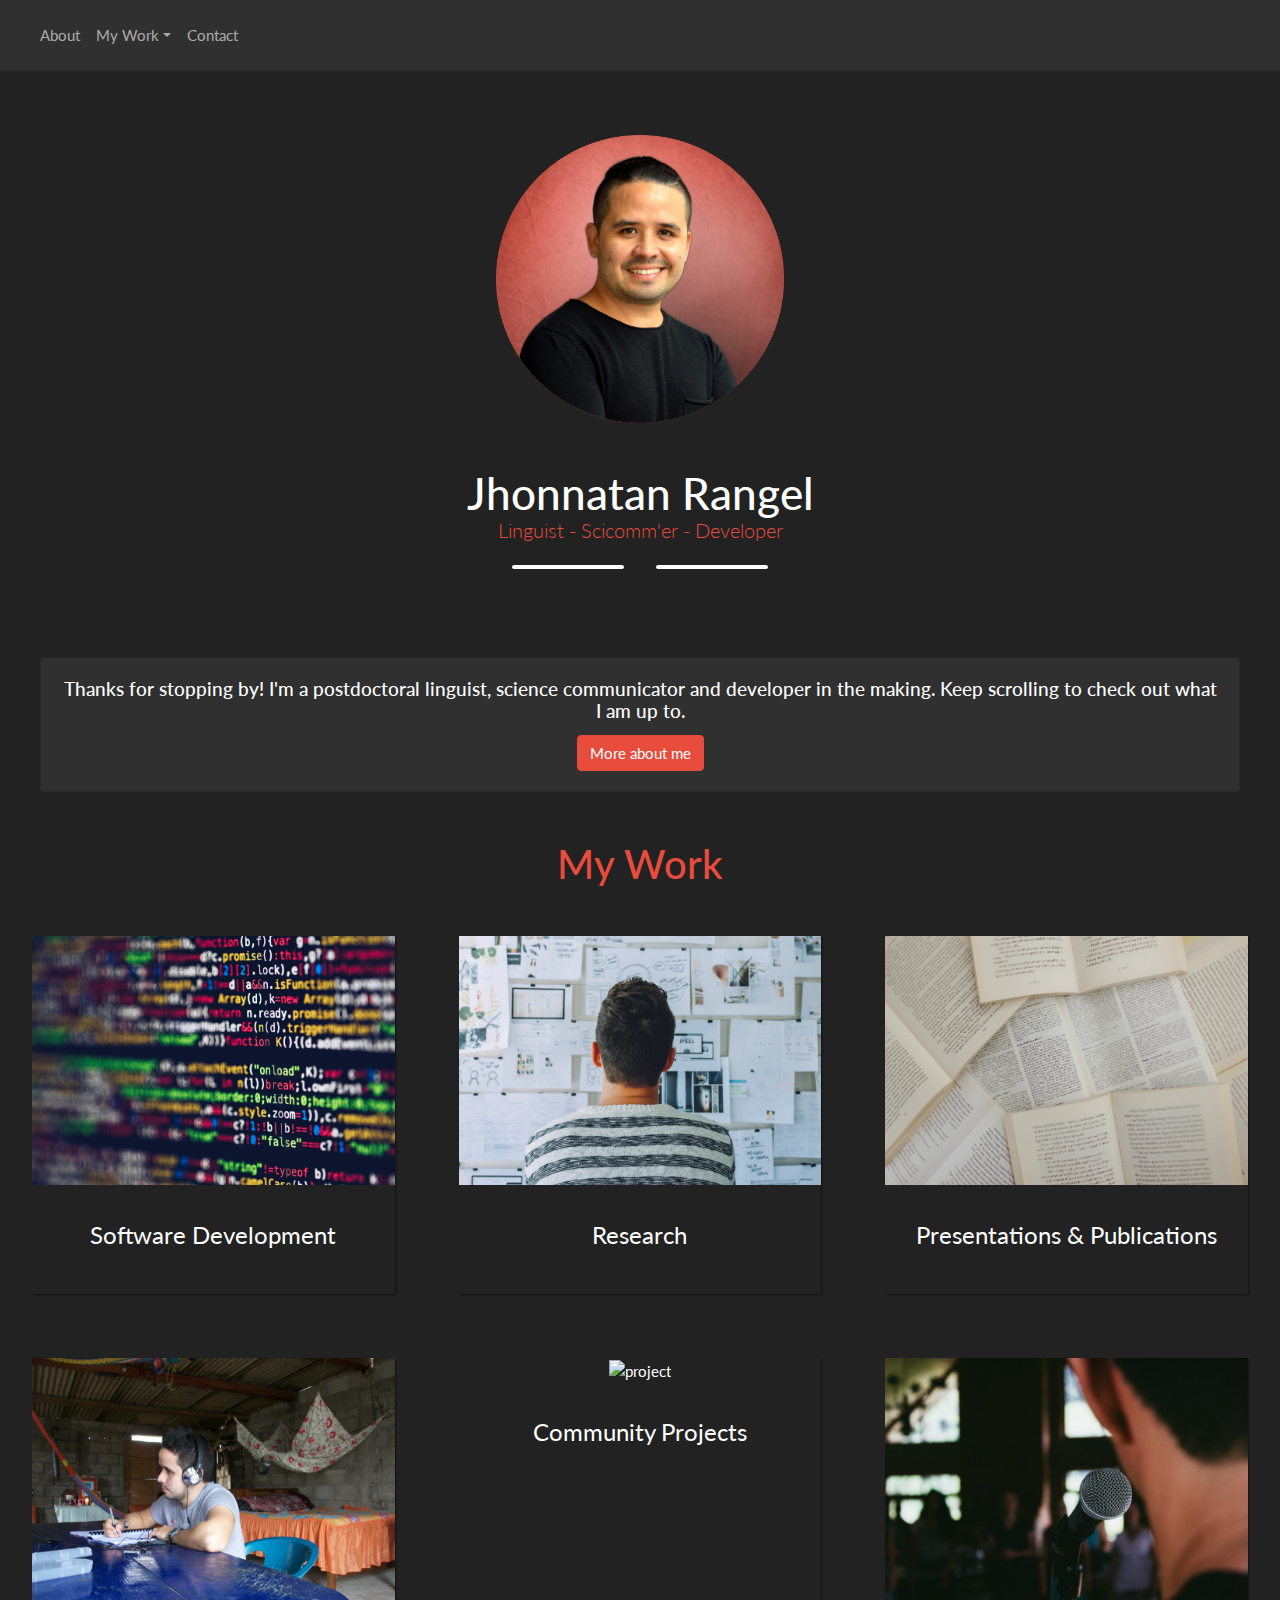
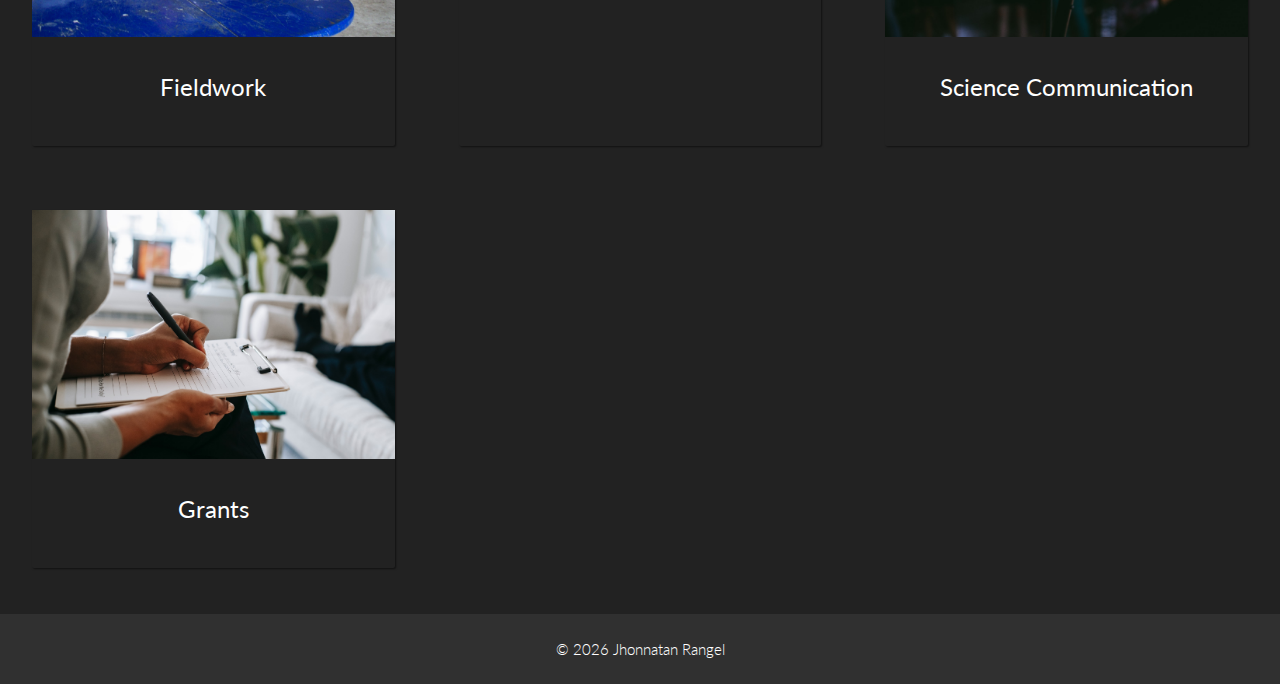
==== index.html @ 290e75c6 "remove search button" ====
<!DOCTYPE html>
<html lang="en">
<head>
	<meta charset="UTF-8">
	<meta name="viewport" content="width=device-width, initial-scale=1.0">
	<link rel="stylesheet" href="https://cdn.jsdelivr.net/npm/bootstrap@4.5.3/dist/css/bootstrap.min.css" integrity="sha384-TX8t27EcRE3e/ihU7zmQxVncDAy5uIKz4rEkgIXeMed4M0jlfIDPvg6uqKI2xXr2" crossorigin="anonymous">
	<link rel="stylesheet" href="bootstrap.css">
	<link rel="stylesheet" href="style.css">
	<script src="https://kit.fontawesome.com/07ff07af43.js" crossorigin="anonymous"></script>
	<link rel="icon" href="img/profile.png">
	<title>Jhonnatan Rangel</title>
</head>
<body>

<!-- START NAV -->
	<nav class="navbar navbar-expand-lg navbar-dark bg-dark">
		<a class="navbar-brand" href="index.html"><i class="fas fa-home"></i></a>
		<button class="navbar-toggler" type="button" data-toggle="collapse" data-target="#navbarColor02" aria-controls="navbarColor02" aria-expanded="false" aria-label="Toggle navigation">
			<span class="navbar-toggler-icon"></span>
		</button>
	
		<div class="collapse navbar-collapse" id="navbarColor02">
			<ul class="navbar-nav mr-auto">
					<a class="nav-link" href="about.html">About</a>
				<li class="nav-item dropdown">
					<a class="nav-link dropdown-toggle" data-toggle="dropdown" href="#" role="button" aria-haspopup="true" aria-expanded="false">My Work</a>
					<div class="dropdown-menu">
						<a class="dropdown-item" href="software.html">Software Development</a>
						<a class="dropdown-item" href="research.html">Research</a>
						<a class="dropdown-item" href="presentations.html">Presentations & Publications</a>
						<a class="dropdown-item" href="fieldwork.html">Fieldwork</a>
						<a class="dropdown-item" href="community.html">Community Projects</a>
						<a class="dropdown-item" href="communication.html">Science Communication</a>
						<a class="dropdown-item" href="grants.html">Grants</a>
				</li>
				<li class="nav-item">
					<a class="nav-link" href="contact.html">Contact</a>
				</li>
			</ul>
		</div>
	</nav>
<!-- END NAV -->

<!-- START HEADER SECTION -->

		<header class="masthead  text-white text-center">
			<div class="container d-flex align-items-center flex-column">
					<!-- Masthead Avatar Image-->
					<img class="masthead-avatar mb-5" src="img/profile.png" alt="profile" />
					<!-- Masthead Heading-->
					<h1 class="masthead-heading mb-0">Jhonnatan Rangel</h1>
					<!-- Icon Divider-->

					<!-- Masthead Subheading-->
					<p class="masthead-subheading font-weight-light mb-0 text-danger">Linguist - Scicomm'er - Developer</p>
					<div class="divider-custom divider-light">
						<div class="divider-custom-line"></div>
						<div class="divider-custom-icon"><i class="fas fa-star"></i></div>
						<div class="divider-custom-line"></div>
				</div>
			</div>
	</header>

<!-- END HEADER SECTION -->


<!-- START ABOUT SECTION-->

<div class="card  text-center mx-auto mb-5" style="max-width: 75rem">
  <div class="card-body">
    <h5 class="card-title">Thanks for stopping by! I'm a postdoctoral linguist, science communicator and developer in the making. Keep scrolling to check out what I am up to.</h5>
    <!--<p class="card-text">With supporting text below as a natural lead-in to additional content.</p>-->
    <a href="about.html" class="btn btn-danger">More about me</a>
  </div>
</div>

<!-- END ABOUT SECTION-->


<!-- START PROJECTS SECTION -->
<section id="projects" class="projects-section">
  <h2 class="projects-section-header text-danger">My Work</h2>
  <div class="projects-grid">
    
    <a href="software.html" class="project project-tile" id="section-text">
      <img class="project-image" src="img/software.jpg" alt="project" />
      <p class="project-title"> Software Development</p>
    </a>
    
		<a href="research.html" class="project project-tile" id="section-text">
			<img class="project-image" src="img/research.jpg" alt="project"/>
			<p class="project-title">Research</p>
		</a>
    
    
		<a href="presentations.html" class="project project-tile" id="section-text">
			<img class="project-image" src="img/publications.jpg" alt="project"/>
			<p class="project-title">Presentations & Publications</p>
		</a>
	
		<a href="fieldwork.html" class="project project-tile" id="section-text">
			<img class="project-image" src="img/fieldwork.jpg" alt="project"/>
			<p class="project-title">Fieldwork</p>
		</a>

		<a href="community.html" class="project project-tile" id="section-text">
			<img class="project-image" src="img/community.jpg" alt="project"/>
			<p class="project-title">Community Projects</p>
		</a>
    
		<a href="communication.html" class="project project-tile" id="section-text">
			<img class="project-image" src="img/outreach.jpg" alt="project"/>
			<p class="project-title">Science Communication</p>
		</a>
    
    
		<a href="grants.html" class="project project-tile" id="section-text">
			<img class="project-image" src="img/grants.jpg" alt="project"/>
			<p class="project-title">Grants</p>
		</a>
	</div>
</section>
    
<!-- END PROJECTS SECTION -->


<!-- START CONTACT SECTION -->

<section id="contact" class="contact-section">
  <div class="contact-links">
    <a id="profile-link" href="https://github.com/jhon-ran" target="_blank" class="btn contact-details"><i class="fab fa-github"></i></a>
    <a href="https://twitter.com/Jo_ran_" target="_blank" class="btn contact-details"><i class="fab fa-twitter"></i></a>
		<a href="https://www.linkedin.com/in/jhonnatan-rangel/" target="_blank" class="btn contact-details"><i class="fab fa-linkedin"></i></a>
		<a href="https://medium.com/@jorangel" target="_blank" class="btn contact-details"><i class="fab fa-medium-m"></i></a>
		<a href="https://wils.hypotheses.org/" target="_blank" class="btn contact-details"><i class="fas fa-blog"></i></a>
		<a href="https://hal.archives-ouvertes.fr/search/index/q/*/authIdHal_s/jhonnatan-rangel" target="_blank" class="btn contact-details"><i class="fas fa-book-open"></i></a>
		<a href="https://inalco.academia.edu/jhonnatanrangel" target="_blank" class="btn contact-details"><i class="fas fa-font"></i></a>
  </div>
</section>

<!-- END CONTACT SECTION -->
		

<!-- START FOOTER SECTION -->

<footer class="footer bottom">
  <p>
    &copy; <span id="copyright-year">2021</span> Jhonnatan Rangel 
  </p>
</footer>

<!-- END FOOTER SECTION -->
	
	<script src="https://code.jquery.com/jquery-3.5.1.slim.min.js" integrity="sha384-DfXdz2htPH0lsSSs5nCTpuj/zy4C+OGpamoFVy38MVBnE+IbbVYUew+OrCXaRkfj" crossorigin="anonymous"></script>
	<script src="https://cdn.jsdelivr.net/npm/popper.js@1.16.1/dist/umd/popper.min.js" integrity="sha384-9/reFTGAW83EW2RDu2S0VKaIzap3H66lZH81PoYlFhbGU+6BZp6G7niu735Sk7lN" crossorigin="anonymous"></script>
	<script src="https://cdn.jsdelivr.net/npm/bootstrap@4.5.3/dist/js/bootstrap.min.js" integrity="sha384-w1Q4orYjBQndcko6MimVbzY0tgp4pWB4lZ7lr30WKz0vr/aWKhXdBNmNb5D92v7s" crossorigin="anonymous"></script>
	<!-- Copyright year script -->
	<script> document.querySelector("#copyright-year").innerText=new Date().getFullYear();</script>
</body>
</html>
---- style.css ----
/********************************START GLOBAL DECLARATIONS********************************/

/*Gradient color red-black*/
  .transition {
    background-color: #272822;
    background-image: linear-gradient(326deg, #222 0%, #e74c3c 74%);
  }

  .main-color {
    color: #e74c3c;
  }

/*top down button*/
#myBtn {
  display: none;
  position: fixed;
  bottom: 30px;
  right: 30px;
  z-index: 99;
}


/********************************END GLOBAL DECLARATIONS********************************/

/********************************START INDEX********************************/
/*START HEADER*/
  .masthead {
    padding-top: 4rem;
    padding-bottom: 4rem;
  }
  .masthead .masthead-heading {
    font-size: 2.75rem;
    line-height: 2.75rem;
  }
  .masthead .masthead-subheading {
    font-size: 1.25rem;
  }
  .masthead .masthead-avatar {
    width: 18rem;
  }

  .divider-custom {
    margin: 1.25rem 0 1.5rem;
    width: 100%;
    display: flex;
    justify-content: center;
    align-items: center;
  }
  .divider-custom .divider-custom-line {
    width: 100%;
    max-width: 7rem;
    height: 0.25rem;
    background-color: #e74c3c;
    border-radius: 1rem;
    border-color: #2c3e50 !important;
  }
  .divider-custom .divider-custom-line:first-child {
    margin-right: 1rem;
  }
  .divider-custom .divider-custom-line:last-child {
    margin-left: 1rem;
  }
  .divider-custom .divider-custom-icon {
    color: #2c3e50 !important;
    font-size: 1rem;
  }
  .divider-custom.divider-light .divider-custom-line {
    background-color: #fff;
  }
  .divider-custom.divider-light .divider-custom-icon {
    color: #fff !important;
  }
  /*END HEADER*/


/*START SECTIONS*/
  .projects-section {
    text-align: center;
    padding: 0rem 2rem;
  }

  #projects {
    padding-top: 0;
  }
  
  .projects-section-header {
    max-width: 640px;
    margin: 0 auto 3rem auto;
  }

/* "Automagic" image grid using no media queries */
.projects-grid {
  display: grid;
  grid-template-columns: repeat(auto-fit, minmax(320px, 1fr));
  grid-gap: 4rem;
  width: 100%;
  max-width: 1280px;
  margin: 0 auto;
  
}

@media (max-width: 30.625em) {
  .projects-section {
    padding: 1rem 1rem;
  }

 

  .projects-grid {
    grid-template-columns: 1fr;
  }
}

.project {
  background: var(--main-gray);
  box-shadow: 1px 1px 2px rgba(0, 0, 0, 0.5);
  border-radius: 2px;
}


.project:hover {
  color: #e74c3c;
}

#section-text {
  font-weight: 400;
  color: white;
  text-decoration: none;
}

#section-text:hover {
  color: #e74c3c;
}


.project-image {
  height: calc(100% - 6.8rem);
  width: 100%;
  object-fit: cover;
}

.project-title {
  font-size: 1.5rem;
  padding: 2rem 0.5rem;
}
/*END SECTIONS*/


/*START FOOTER*/
  footer {
    font-weight: 300;
    display: flex;
    justify-content: space-evenly;
    padding: 0.5rem;
    background:#303030;

  }

  footer > p {
    margin: 1rem;
  }

/*END FOOTER*/

/**********************************END INDEX***********************************/



/**********************************START ABOUT***********************************/

#about-photo {
  height: 18rem;
  margin: 0 auto 3rem auto;
}

/**********************************END ABOUT***********************************/



/**********************************START SOFTWARE***********************************/

  /*STARTS PORTFOLIO ITEMS*/

  .page-section {
    padding: 6rem 0;
  }
  .page-section .page-section-heading {
    font-size: 2.25rem;
    line-height: 2rem;
  }
  @media (min-width: 992px) {
    .page-section .page-section-heading {
      font-size: 3rem;
      line-height: 2.5rem;
    }
  }

  .portfolio .portfolio-item {
    cursor: pointer;
    position: relative;
    display: block;
    max-width: 25rem;
    border-radius: 0.5rem;
    overflow: hidden;
  }
  .portfolio .portfolio-item .portfolio-item-caption {
    position: absolute;
    top: 0;
    left: 0;
    transition: all 0.2s ease-in-out;
    opacity: 0;
    background-color: #e74c3c;
  }
  .portfolio .portfolio-item .portfolio-item-caption:hover {
    opacity: 1;
  }
  .portfolio .portfolio-item .portfolio-item-caption .portfolio-item-caption-content {
    font-size: 1.5rem;
  }
  
  .portfolio-modal .portfolio-modal-title {
    font-size: 2.25rem;
    line-height: 2rem;
  }

  @media (min-width: 992px) {
    .portfolio-modal .portfolio-modal-title {
      font-size: 3rem;
      line-height: 2.5rem;
    }
  }
  .portfolio-modal .close {
    position: absolute;
    z-index: 1;
    right: 1.5rem;
    top: 1rem;
    font-size: 3rem;
    line-height: 3rem;
    color: #e74c3c;
    opacity: 1;
  }

/*END PORTFOLIO ITEMS*/

/**********************************END SOFTWARE***********************************/

/* Contact section */

.contact-section {
  display: flex;
  flex-direction: column;
  justify-content: center;
  align-items: center;
  text-align: center;
  width: 100%;
  /*height: 30vh;*/
  padding: 0 2rem;
  margin-top: 0;
  }

.contact-section-header > h2 {
  font-size: 3rem;
}

@media (max-width: 28.75em) {
  .contact-section-header > h2 {
    font-size: 4rem;
  }
}

.contact-section-header > p {
  font-style: italic;
}

.contact-links {
  display: flex;
  justify-content: center;
  width: 100%;
  max-width: 980px;
  margin-top: 2rem;
  flex-wrap: wrap;
}

.contact-details {
  font-size: 2.4rem;
  text-shadow: 2px 2px 1px #1f1f1f;
  transition: transform 0.3s ease-out;
}

.contact-details:hover {
  transform: translateY(8px);
  color: #e74c3c;
}

/**********************************START PRESENTATIONS & PUBLICATIONS***********************************/

.reference-indent {
  text-indent: -2em;
  font-size: 1.1rem;
}


#search-button {
  width: 357px;
  margin: auto;
  padding-top: 20px;
}

/**********************************START PRESENTATIONS & PUBLICATIONS***********************************/


/**********************************START RESEARCH***********************************/
.research-text {
  font-size: 1.1rem;
}

/**********************************END RESEARCH***********************************/


/**********************************START COMMUINITY PROJECT***********************************/
.community-photo {
  height: auto;
  max-width: 600px;
  width: 85%;
  margin: 0 auto 3rem auto;
}

/**********************************END COMMUINITY PROJECT***********************************/
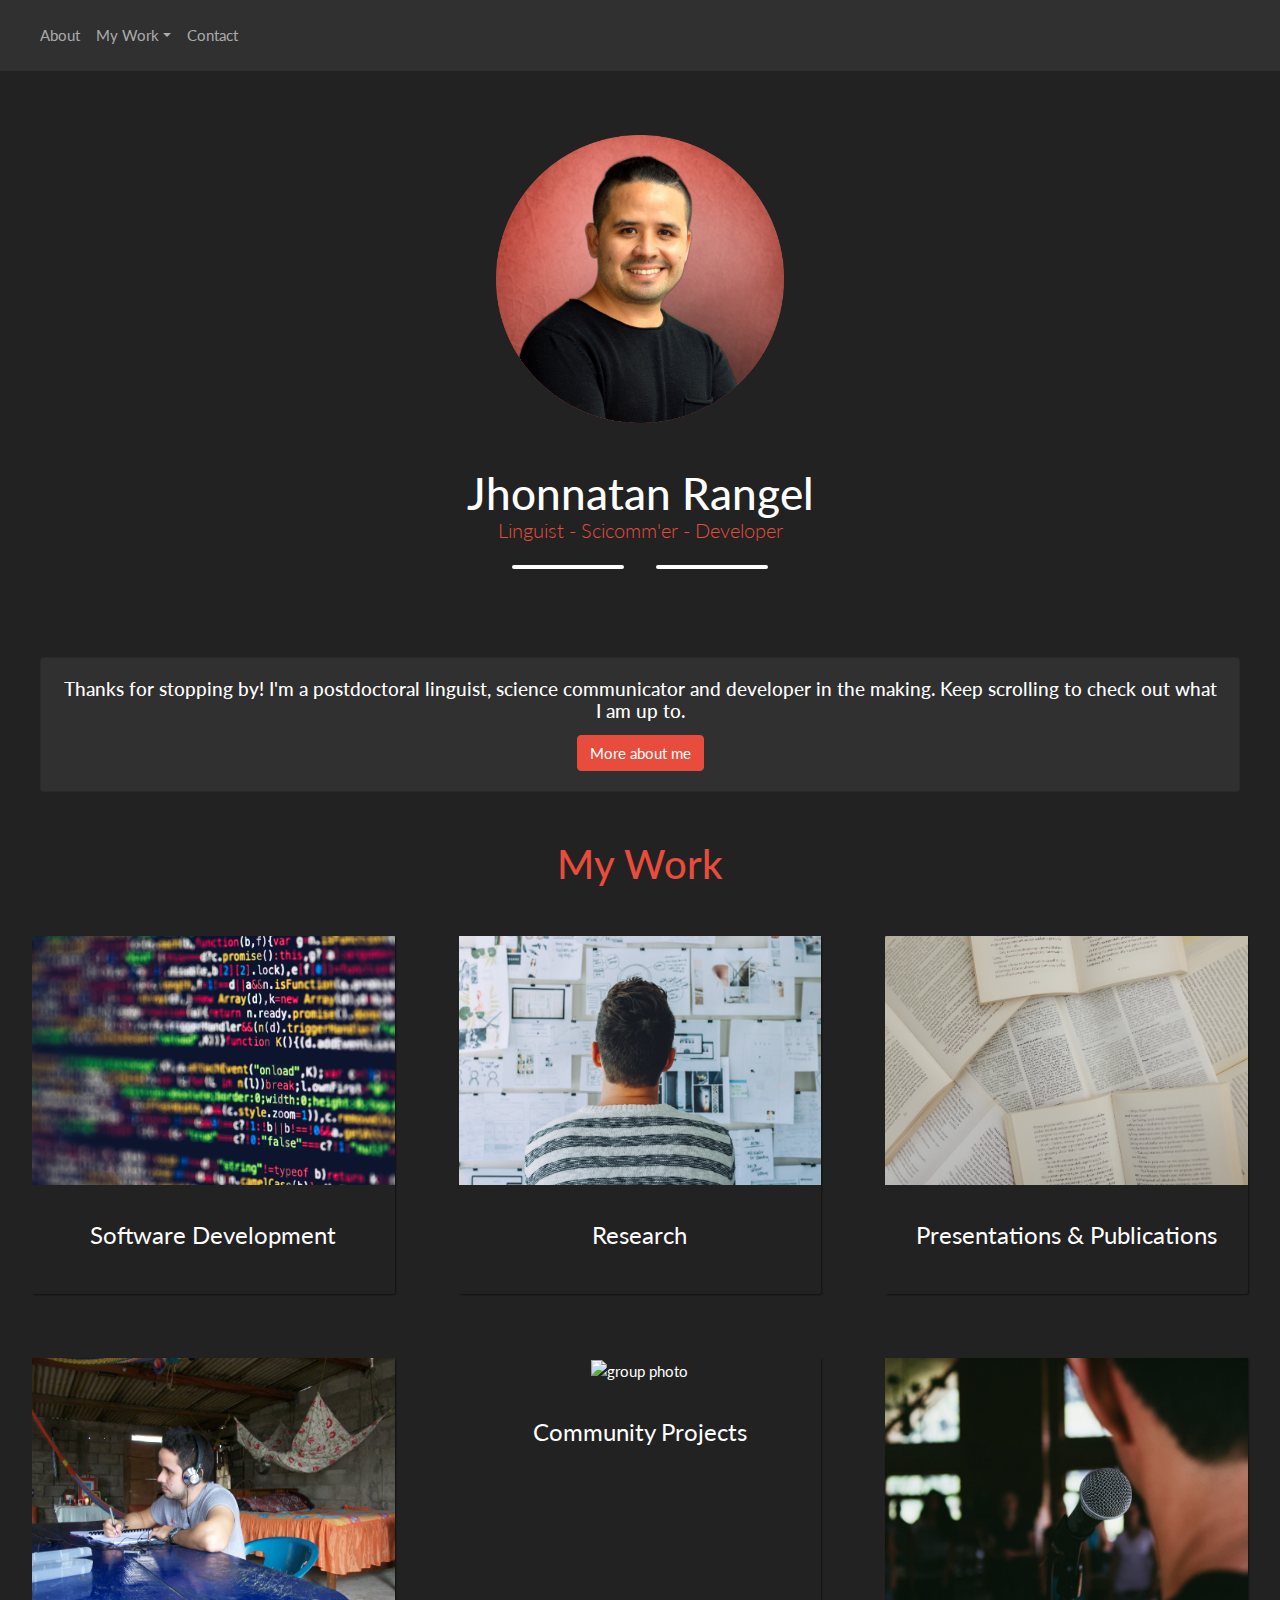
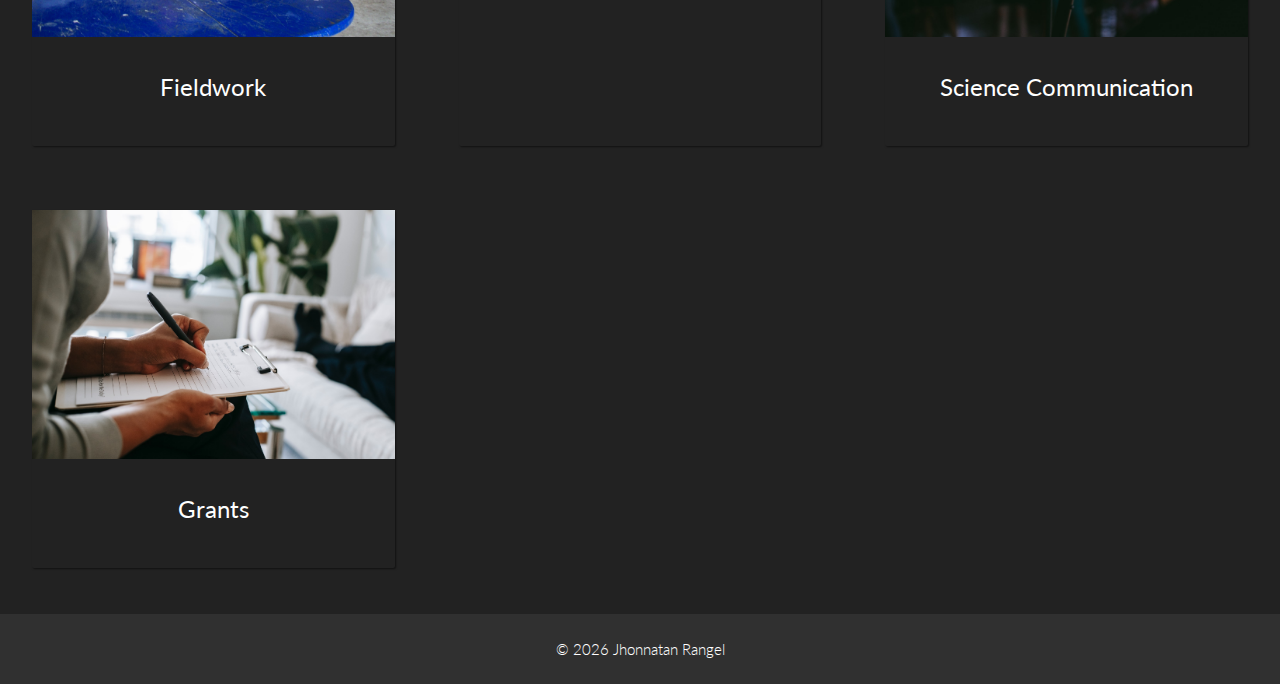
==== commit 15e0a53b: "add alts to photos" ====
--- a/index.html
+++ b/index.html
@@ -83,39 +83,39 @@
   <div class="projects-grid">
     
     <a href="software.html" class="project project-tile" id="section-text">
-      <img class="project-image" src="img/software.jpg" alt="project" />
+      <img class="project-image" src="img/software.jpg" alt="code" />
       <p class="project-title"> Software Development</p>
     </a>
     
 		<a href="research.html" class="project project-tile" id="section-text">
-			<img class="project-image" src="img/research.jpg" alt="project"/>
+			<img class="project-image" src="img/research.jpg" alt="whiteboard"/>
 			<p class="project-title">Research</p>
 		</a>
     
     
 		<a href="presentations.html" class="project project-tile" id="section-text">
-			<img class="project-image" src="img/publications.jpg" alt="project"/>
+			<img class="project-image" src="img/publications.jpg" alt="books"/>
 			<p class="project-title">Presentations & Publications</p>
 		</a>
 	
 		<a href="fieldwork.html" class="project project-tile" id="section-text">
-			<img class="project-image" src="img/fieldwork.jpg" alt="project"/>
+			<img class="project-image" src="img/fieldwork.jpg" alt="recording session"/>
 			<p class="project-title">Fieldwork</p>
 		</a>
 
 		<a href="community.html" class="project project-tile" id="section-text">
-			<img class="project-image" src="img/community.jpg" alt="project"/>
+			<img class="project-image" src="img/community.jpg" alt="group photo"/>
 			<p class="project-title">Community Projects</p>
 		</a>
     
 		<a href="communication.html" class="project project-tile" id="section-text">
-			<img class="project-image" src="img/outreach.jpg" alt="project"/>
+			<img class="project-image" src="img/outreach.jpg" alt="speaking at microphone"/>
 			<p class="project-title">Science Communication</p>
 		</a>
     
     
 		<a href="grants.html" class="project project-tile" id="section-text">
-			<img class="project-image" src="img/grants.jpg" alt="project"/>
+			<img class="project-image" src="img/grants.jpg" alt="filling out a form"/>
 			<p class="project-title">Grants</p>
 		</a>
 	</div>
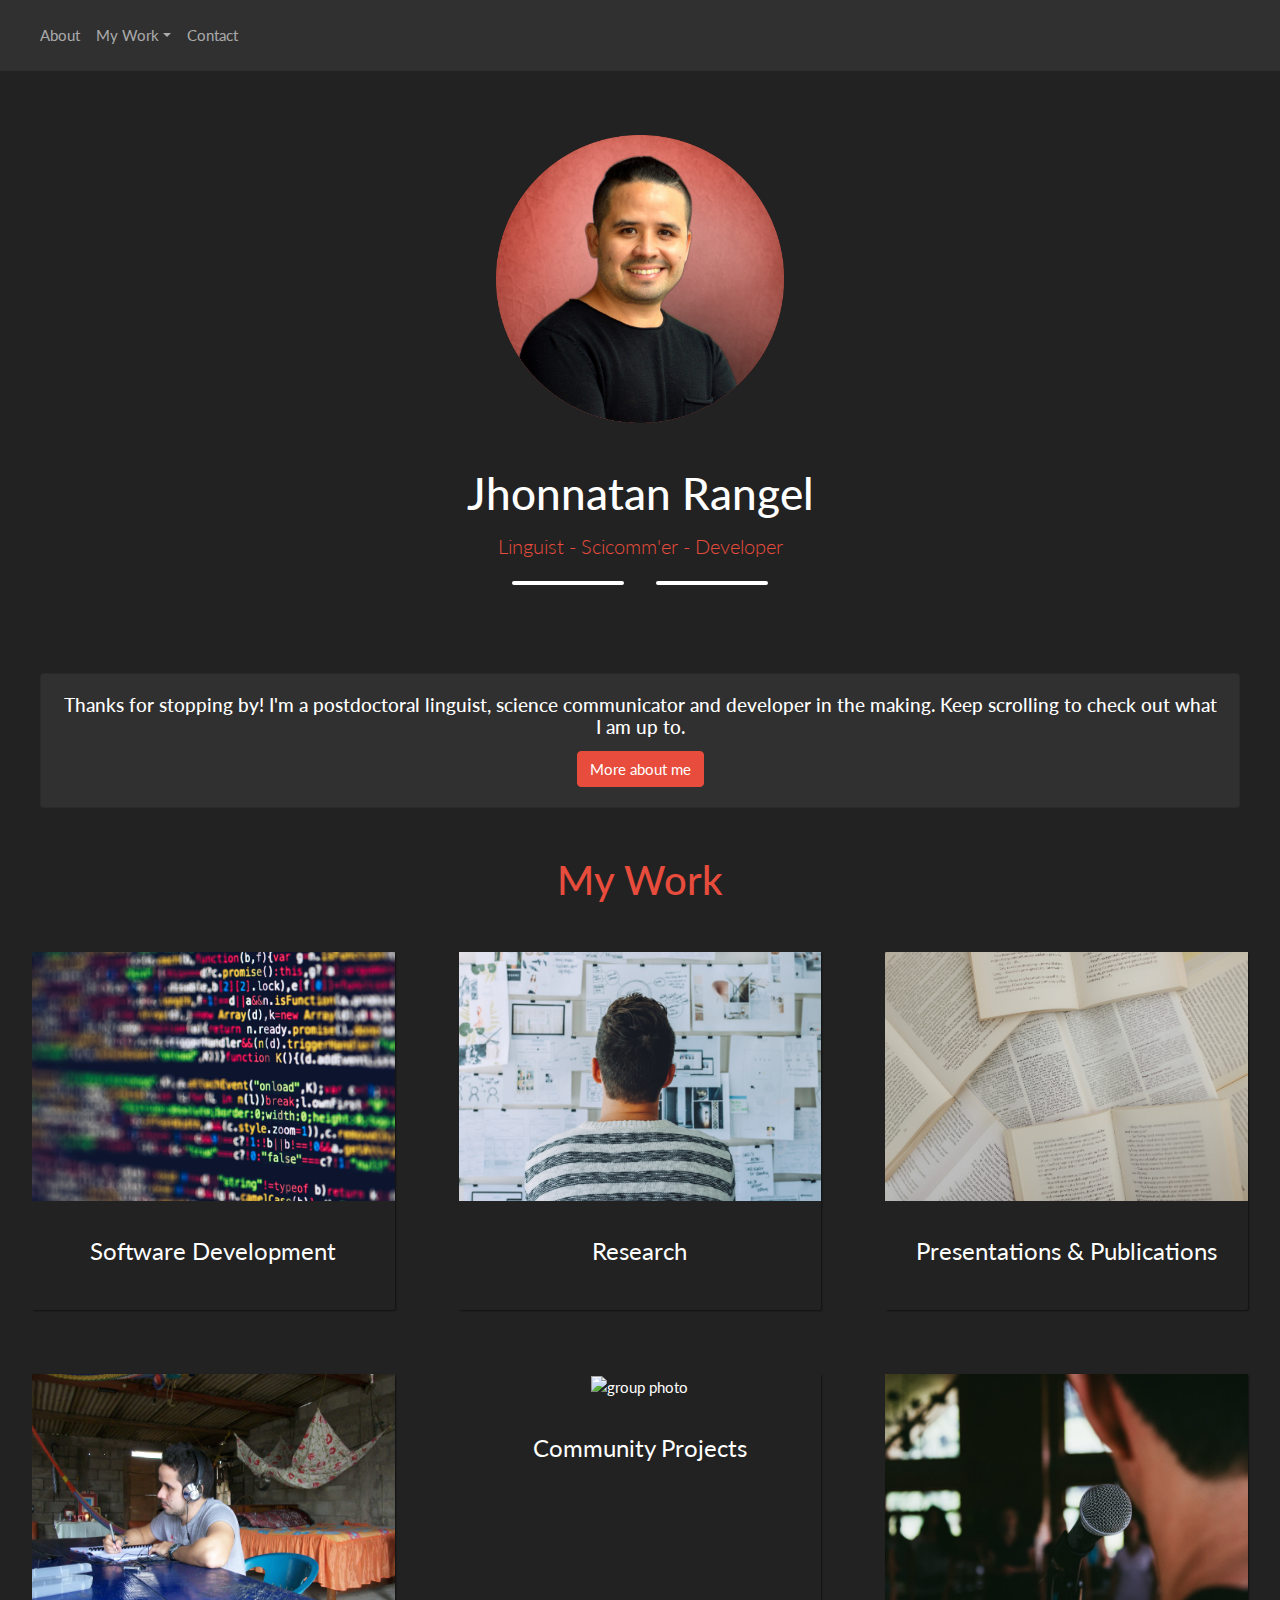
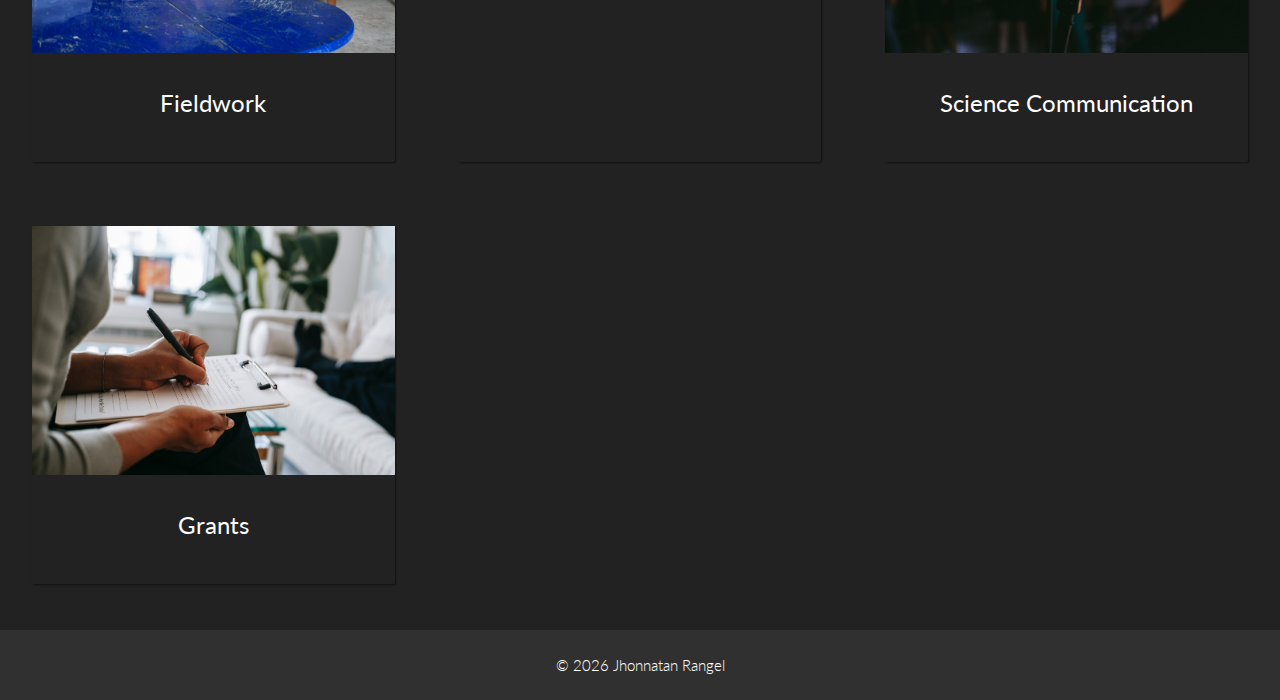
==== commit 9ca5566e: "change mt title in index" ====
--- a/index.html
+++ b/index.html
@@ -52,7 +52,7 @@
 					<!-- Icon Divider-->
 
 					<!-- Masthead Subheading-->
-					<p class="masthead-subheading font-weight-light mb-0 text-danger">Linguist - Scicomm'er - Developer</p>
+					<p class="masthead-subheading mt-3 font-weight-light mb-0 text-danger">Linguist - Scicomm'er - Developer</p>
 					<div class="divider-custom divider-light">
 						<div class="divider-custom-line"></div>
 						<div class="divider-custom-icon"><i class="fas fa-star"></i></div>
--- a/style.css
+++ b/style.css
@@ -21,6 +21,10 @@
   z-index: 99;
 }
 
+/*To avoid single words to break*/
+.text-nowrap {
+  white-space: nowrap;
+}
 
 /********************************END GLOBAL DECLARATIONS********************************/
 
@@ -327,4 +331,12 @@
   margin: 0 auto 3rem auto;
 }
 
-/**********************************END COMMUINITY PROJECT***********************************/+/**********************************END COMMUINITY PROJECT***********************************/
+
+
+/**********************************START CONTACT***********************************/
+.contact {
+  background-color: #222;
+}
+
+/**********************************END CONTACT***********************************/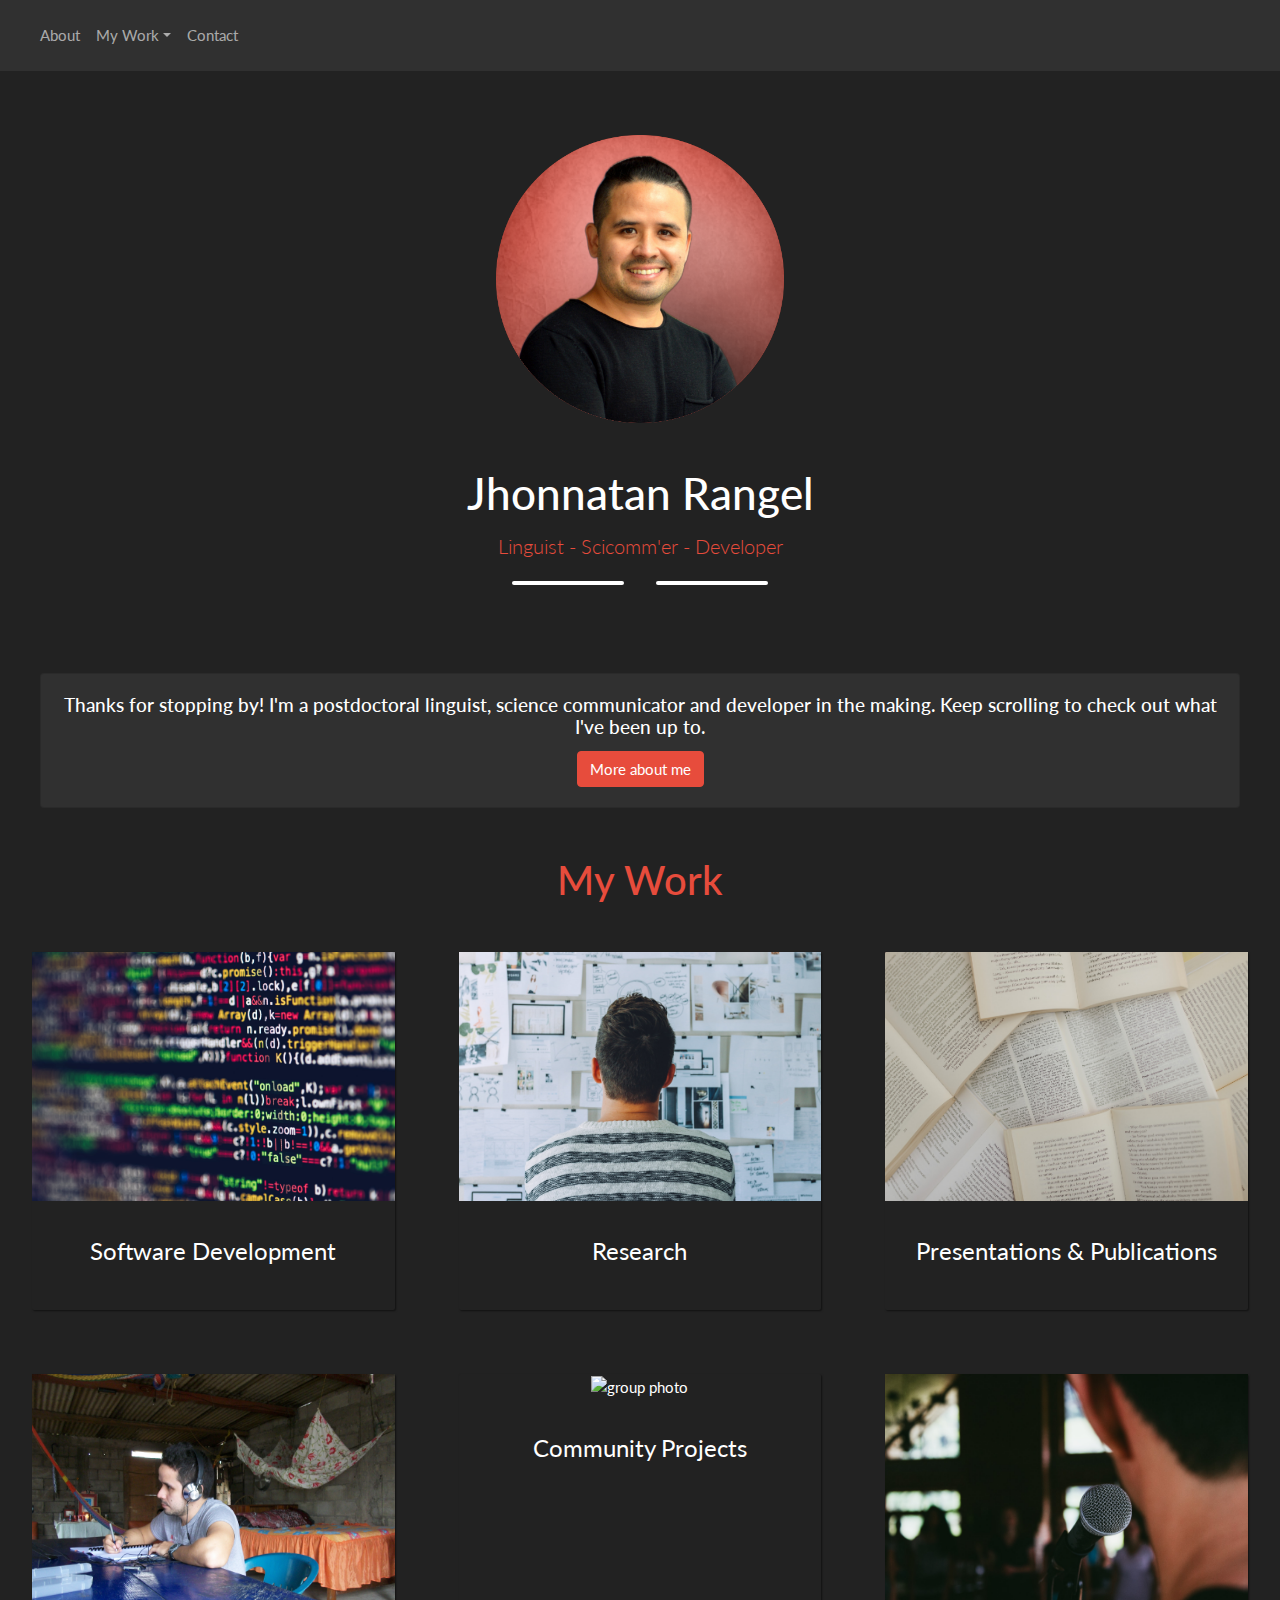
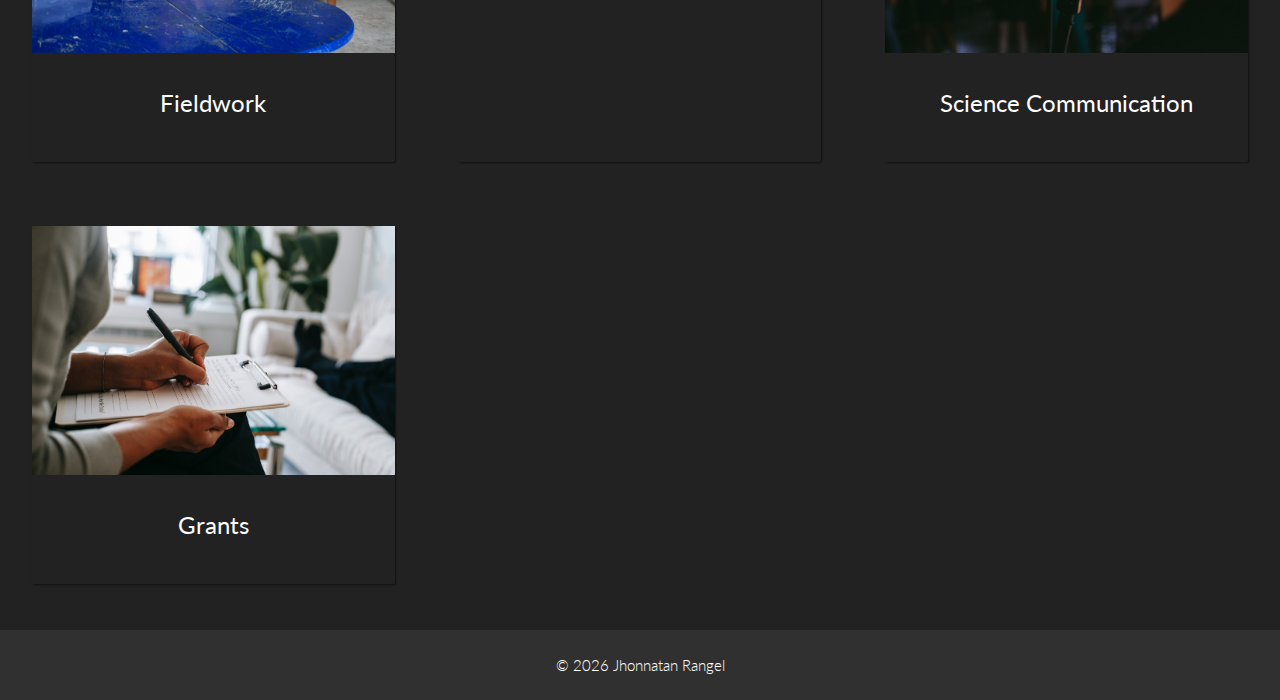
==== commit 9d9547b7: "add media query for titles research" ====
--- a/index.html
+++ b/index.html
@@ -68,7 +68,7 @@
 
 <div class="card  text-center mx-auto mb-5" style="max-width: 75rem">
   <div class="card-body">
-    <h5 class="card-title">Thanks for stopping by! I'm a postdoctoral linguist, science communicator and developer in the making. Keep scrolling to check out what I am up to.</h5>
+    <h5 class="card-title">Thanks for stopping by! I'm a postdoctoral linguist, science communicator and developer in the making. Keep scrolling to check out what I've been up to.</h5>
     <!--<p class="card-text">With supporting text below as a natural lead-in to additional content.</p>-->
     <a href="about.html" class="btn btn-danger">More about me</a>
   </div>
--- a/style.css
+++ b/style.css
@@ -320,6 +320,11 @@
   font-size: 1.1rem;
 }
 
+@media  only screen and (max-width: 600px){
+  .responsive-title h2 {
+    font-size: 2rem;
+  }
+}
 /**********************************END RESEARCH***********************************/
 
 
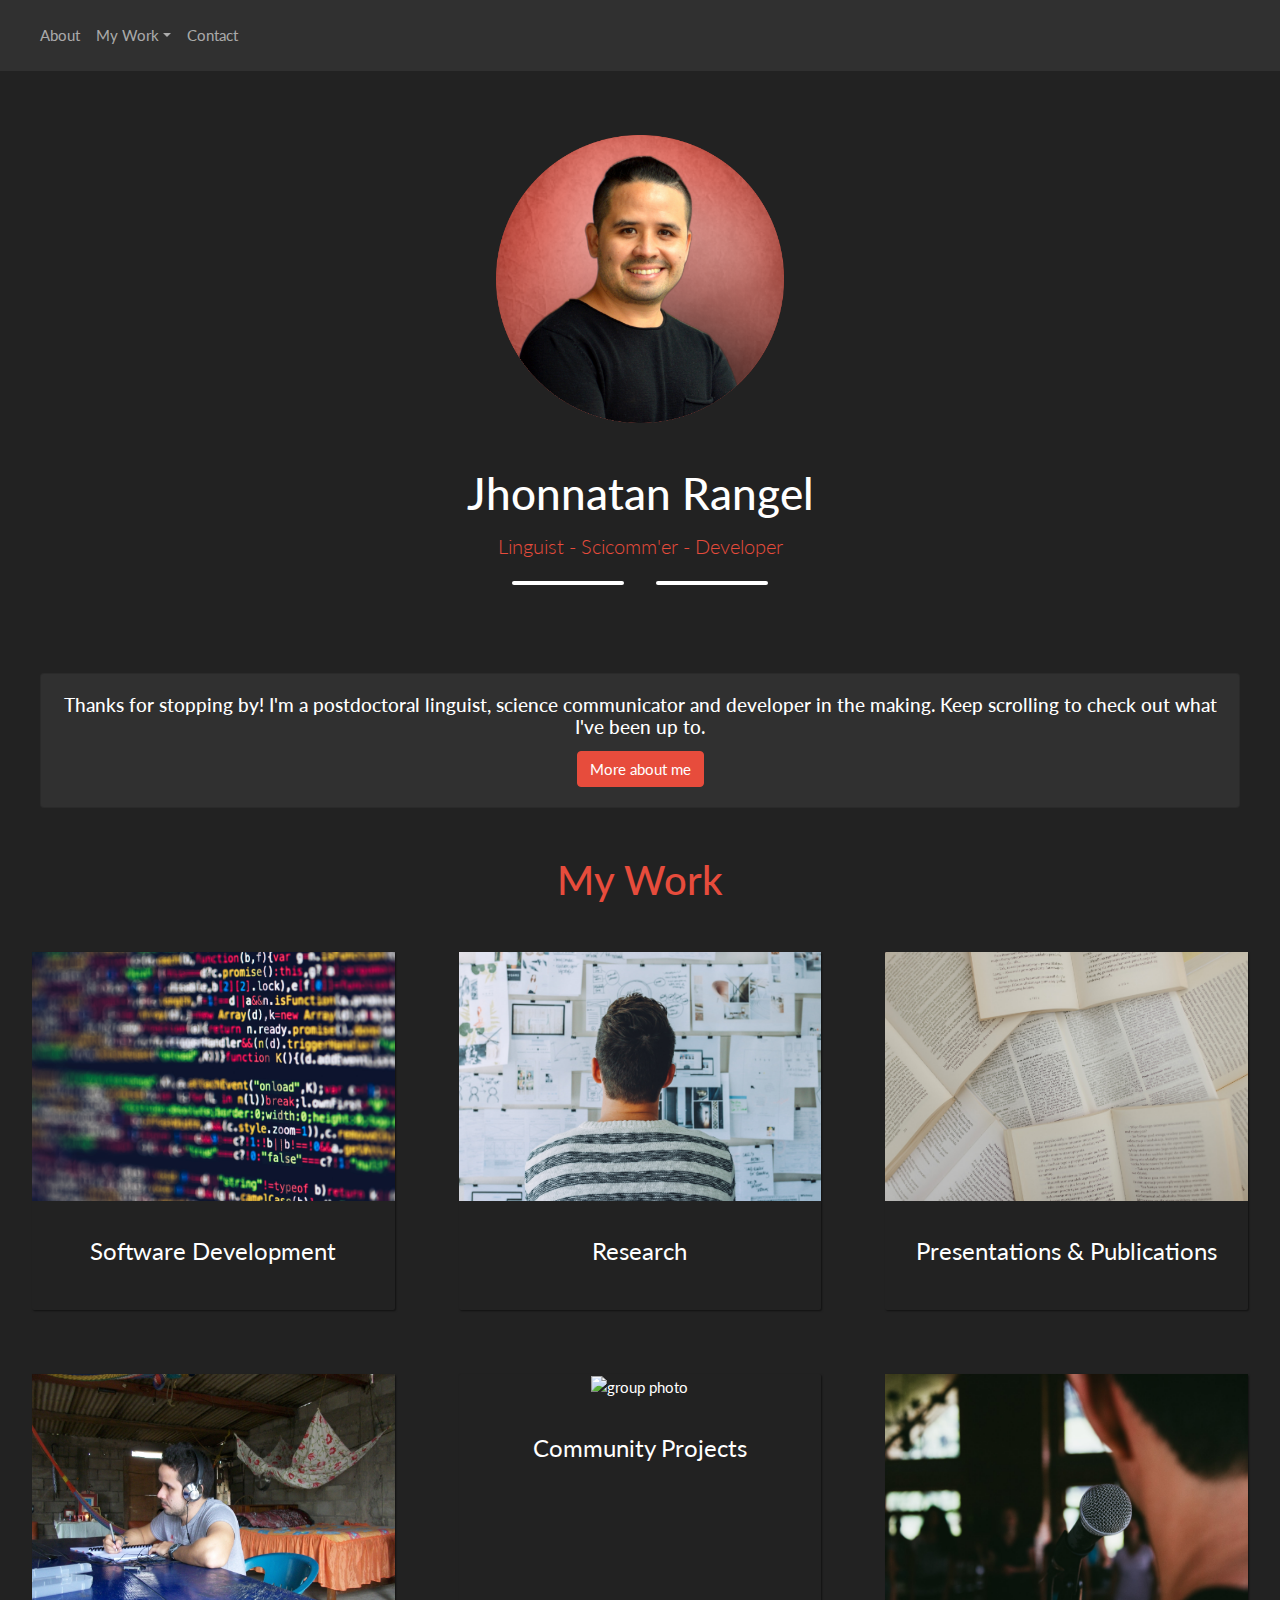
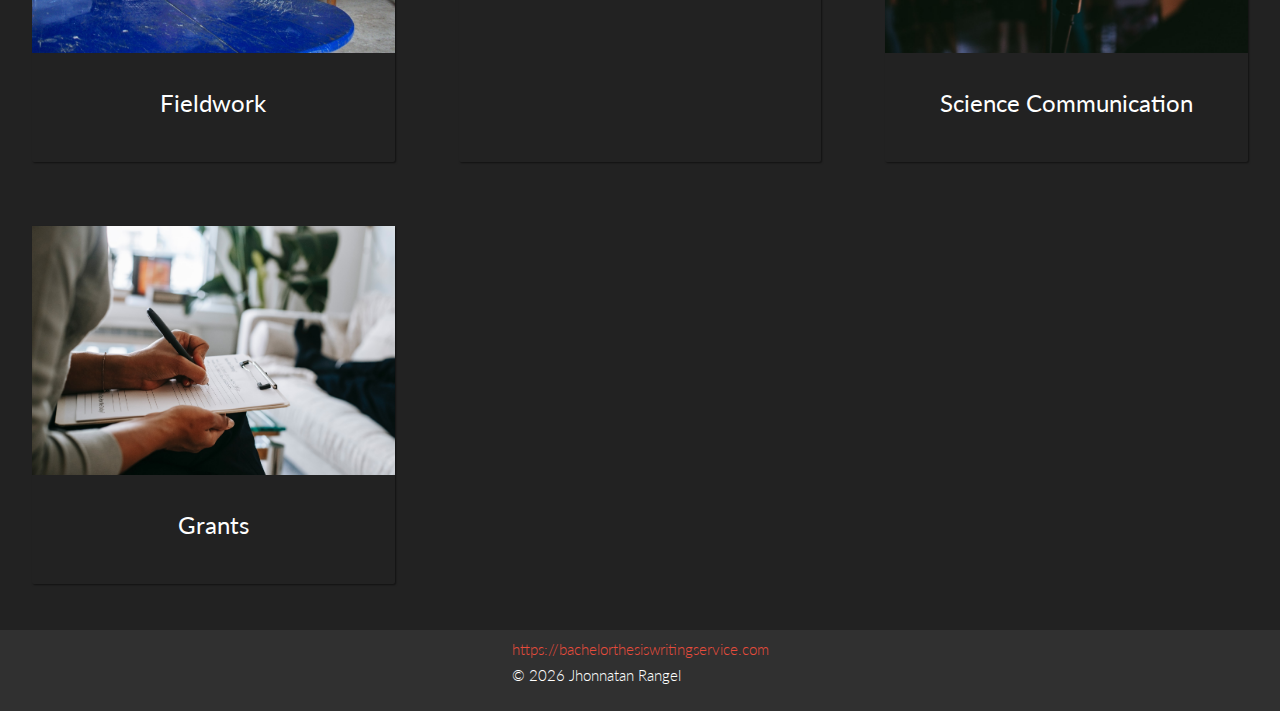
==== commit 61df8295: "add visitor counter" ====
--- a/index.html
+++ b/index.html
@@ -124,6 +124,8 @@
 <!-- END PROJECTS SECTION -->
 
 
+
+
 <!-- START CONTACT SECTION -->
 
 <section id="contact" class="contact-section">
@@ -144,9 +146,15 @@
 <!-- START FOOTER SECTION -->
 
 <footer class="footer bottom">
-  <p>
-    &copy; <span id="copyright-year">2021</span> Jhonnatan Rangel 
-  </p>
+  <div class="d-flex flex-column justify-content-center">
+    <div class="mx-auto mb-1">
+      <a href='https://bachelorthesiswritingservice.com/'>https://bachelorthesiswritingservice.com</a> <script type='text/javascript' src='https://www.freevisitorcounters.com/auth.php?id=8451b0168e94ad00097a3c8272ed40b6f1f3193d'></script>
+      <script type="text/javascript" src="https://www.freevisitorcounters.com/en/home/counter/782469/t/2"></script>
+    </div>
+    <p>
+      &copy; <span id="copyright-year">2021</span> Jhonnatan Rangel 
+    </p>
+</div>
 </footer>
 
 <!-- END FOOTER SECTION -->
--- a/style.css
+++ b/style.css
@@ -340,8 +340,13 @@
 
 
 /**********************************START CONTACT***********************************/
-.contact {
+#contact-form {
   background-color: #222;
 }
 
+@media only screen and (max-width: 600px){
+  .typeform-widget {
+    height: 300px;
+  }
+}
 /**********************************END CONTACT***********************************/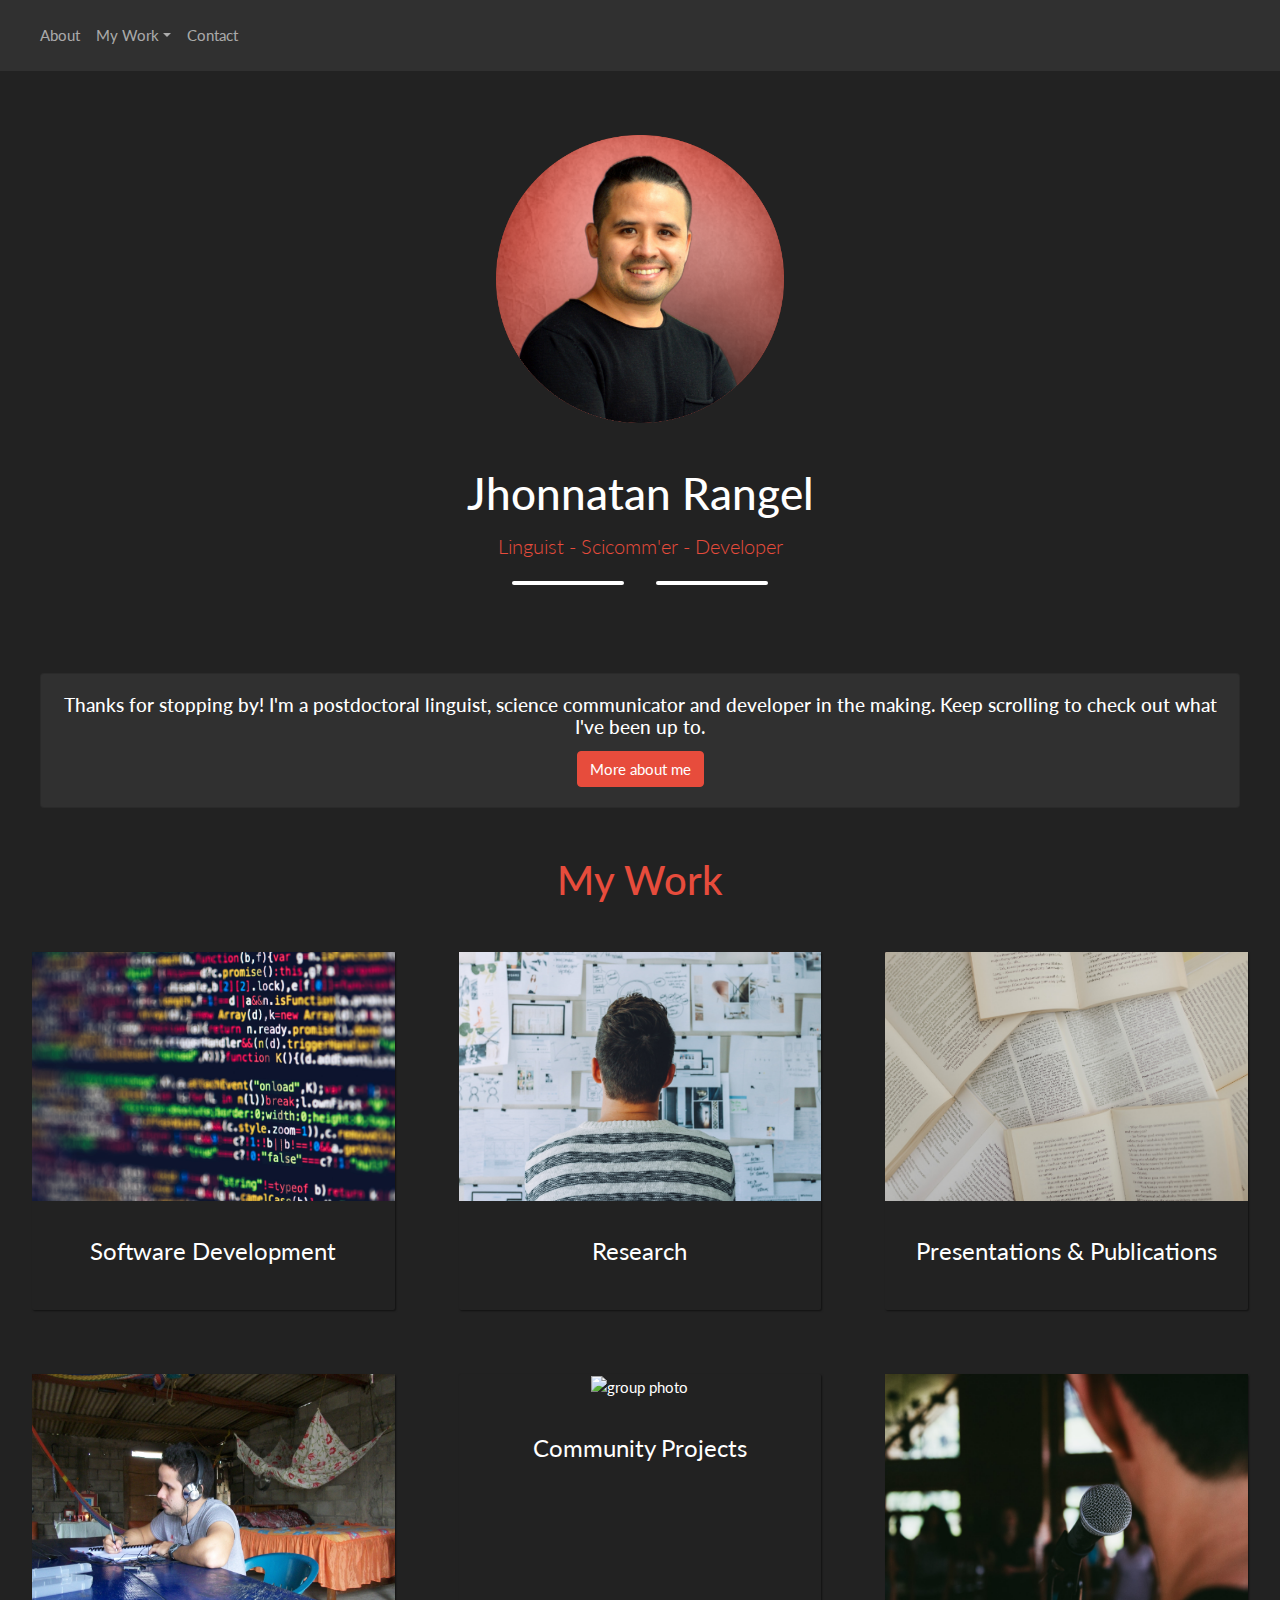
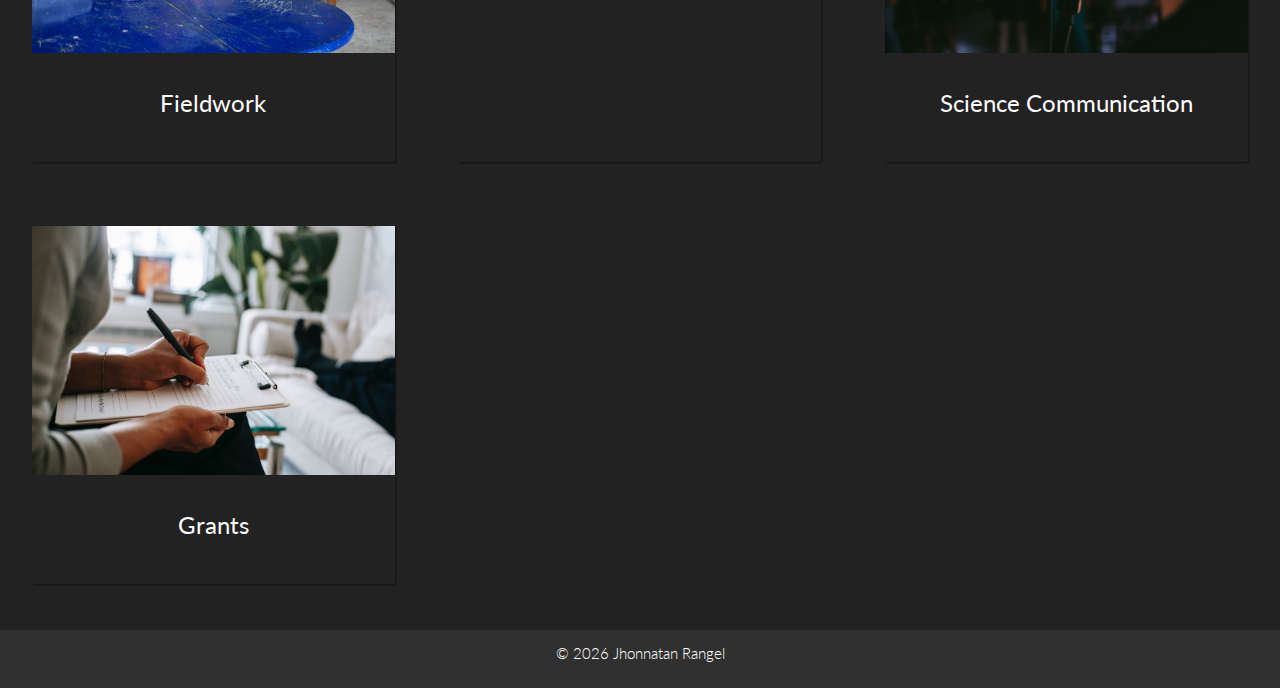
==== commit 281bc358: "remove buggy link from counter" ====
--- a/index.html
+++ b/index.html
@@ -148,7 +148,7 @@
 <footer class="footer bottom">
   <div class="d-flex flex-column justify-content-center">
     <div class="mx-auto mb-1">
-      <a href='https://bachelorthesiswritingservice.com/'>https://bachelorthesiswritingservice.com</a> <script type='text/javascript' src='https://www.freevisitorcounters.com/auth.php?id=8451b0168e94ad00097a3c8272ed40b6f1f3193d'></script>
+      <!--<a href='https://bachelorthesiswritingservice.com/'>https://bachelorthesiswritingservice.com</a> <script type='text/javascript' src='https://www.freevisitorcounters.com/auth.php?id=8451b0168e94ad00097a3c8272ed40b6f1f3193d'></script>-->
       <script type="text/javascript" src="https://www.freevisitorcounters.com/en/home/counter/782469/t/2"></script>
     </div>
     <p>
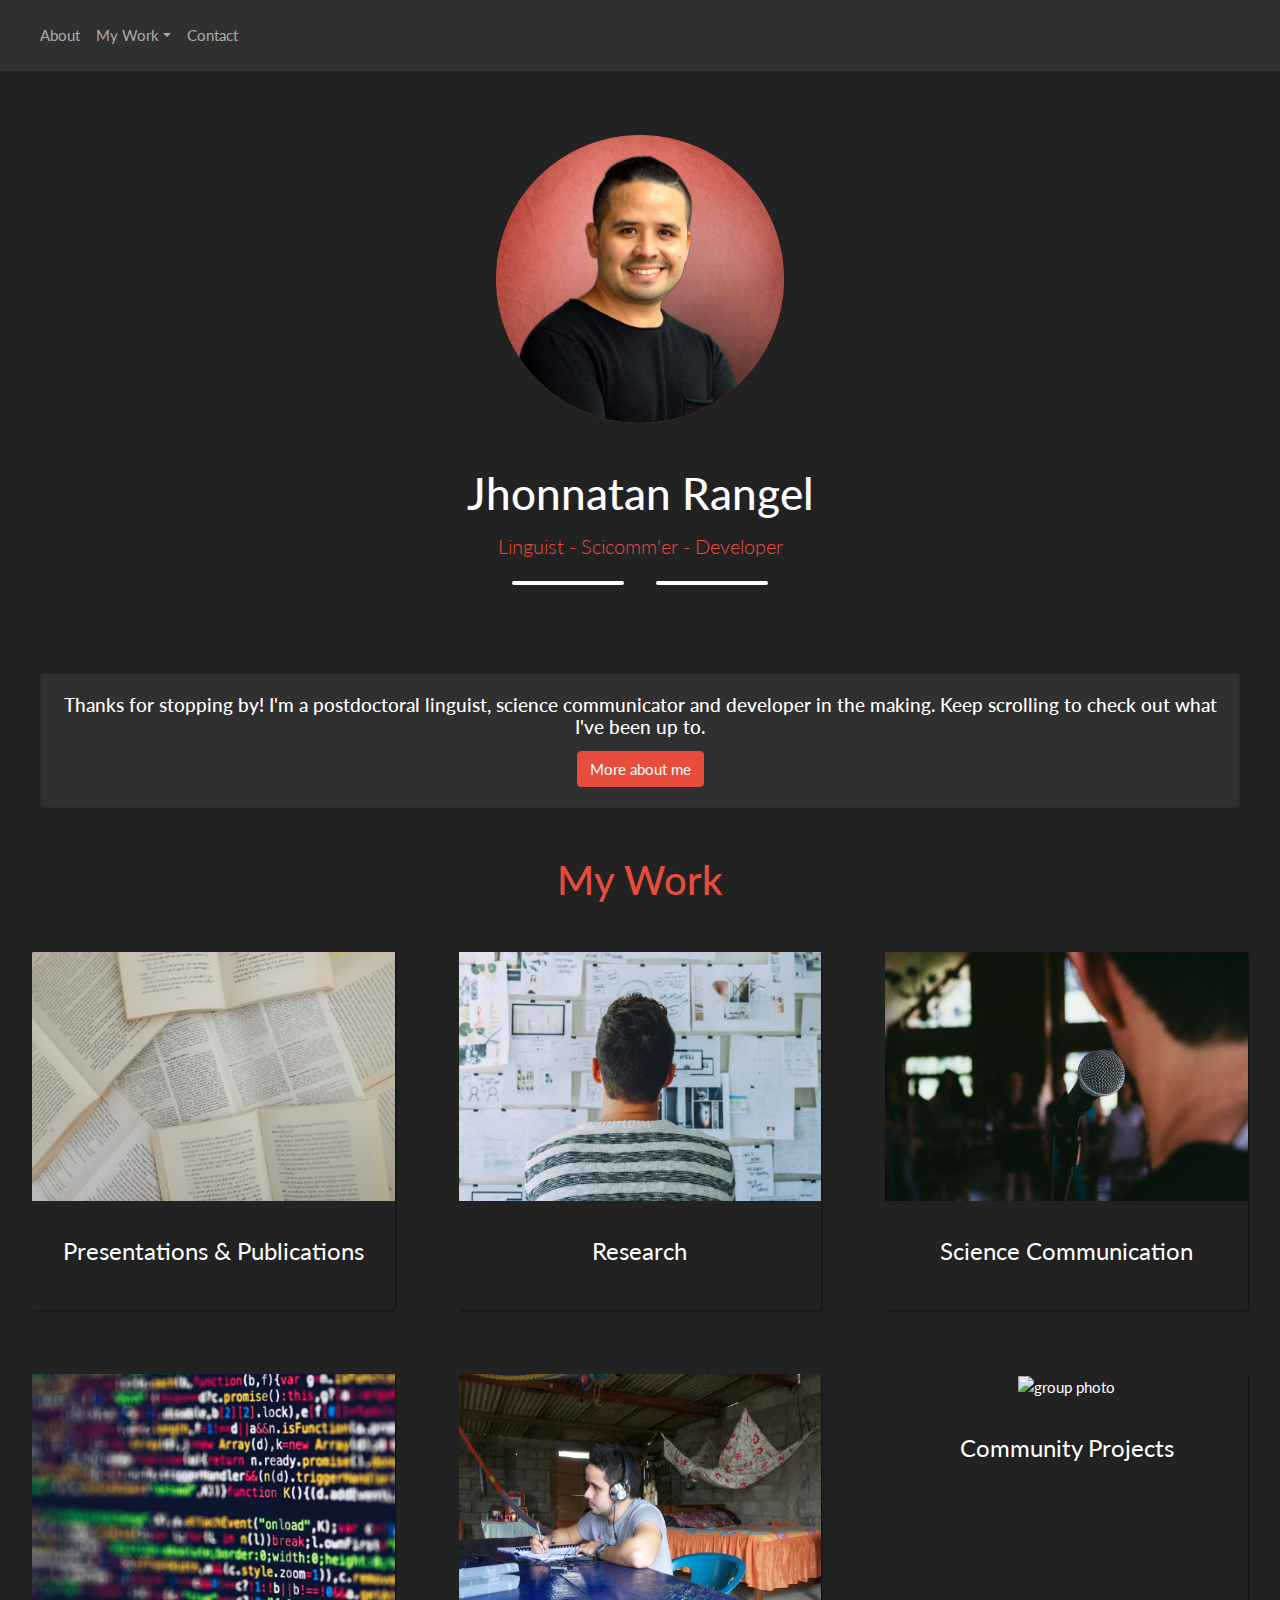
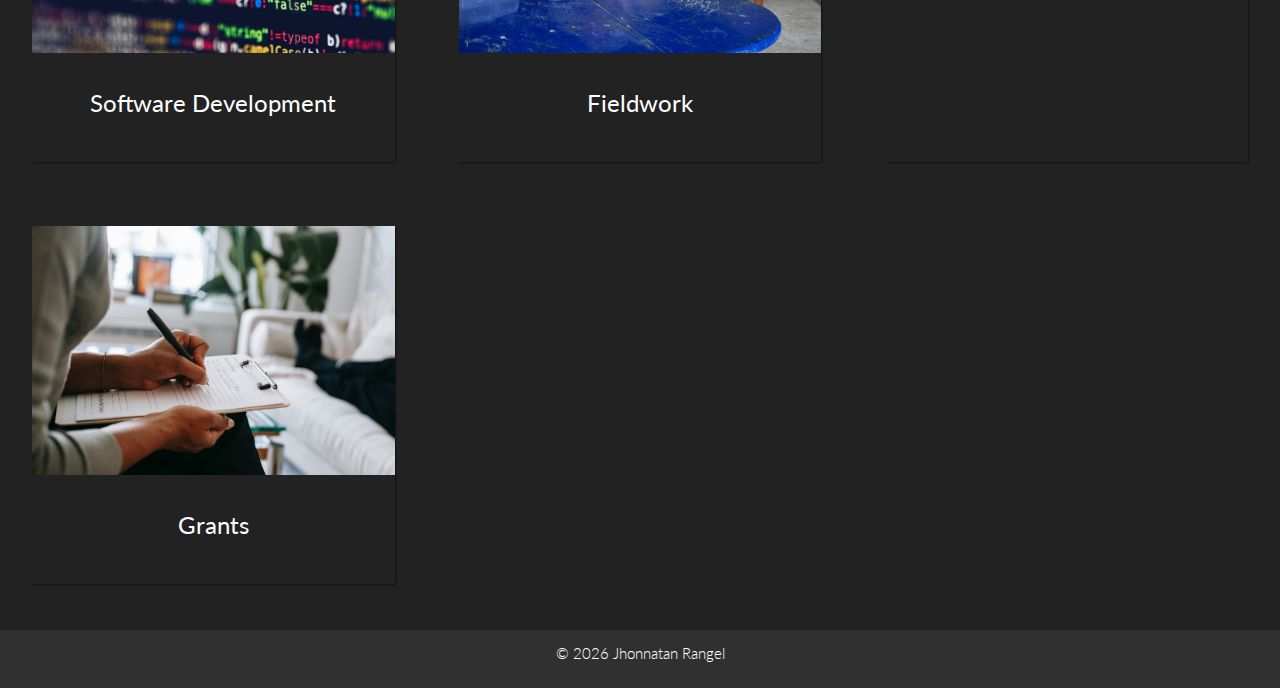
==== commit 18fd8c89: "change index order" ====
--- a/index.html
+++ b/index.html
@@ -82,21 +82,26 @@
   <h2 class="projects-section-header text-danger">My Work</h2>
   <div class="projects-grid">
     
-    <a href="software.html" class="project project-tile" id="section-text">
-      <img class="project-image" src="img/software.jpg" alt="code" />
-      <p class="project-title"> Software Development</p>
-    </a>
+    <a href="presentations.html" class="project project-tile" id="section-text">
+			<img class="project-image" src="img/publications.jpg" alt="books"/>
+			<p class="project-title">Presentations & Publications</p>
+		</a>
+
     
 		<a href="research.html" class="project project-tile" id="section-text">
 			<img class="project-image" src="img/research.jpg" alt="whiteboard"/>
 			<p class="project-title">Research</p>
 		</a>
     
-    
-		<a href="presentations.html" class="project project-tile" id="section-text">
-			<img class="project-image" src="img/publications.jpg" alt="books"/>
-			<p class="project-title">Presentations & Publications</p>
+    <a href="communication.html" class="project project-tile" id="section-text">
+			<img class="project-image" src="img/outreach.jpg" alt="speaking at microphone"/>
+			<p class="project-title">Science Communication</p>
 		</a>
+	
+    <a href="software.html" class="project project-tile" id="section-text">
+      <img class="project-image" src="img/software.jpg" alt="code" />
+      <p class="project-title"> Software Development</p>
+    </a>
 	
 		<a href="fieldwork.html" class="project project-tile" id="section-text">
 			<img class="project-image" src="img/fieldwork.jpg" alt="recording session"/>
@@ -108,10 +113,7 @@
 			<p class="project-title">Community Projects</p>
 		</a>
     
-		<a href="communication.html" class="project project-tile" id="section-text">
-			<img class="project-image" src="img/outreach.jpg" alt="speaking at microphone"/>
-			<p class="project-title">Science Communication</p>
-		</a>
+	
     
     
 		<a href="grants.html" class="project project-tile" id="section-text">
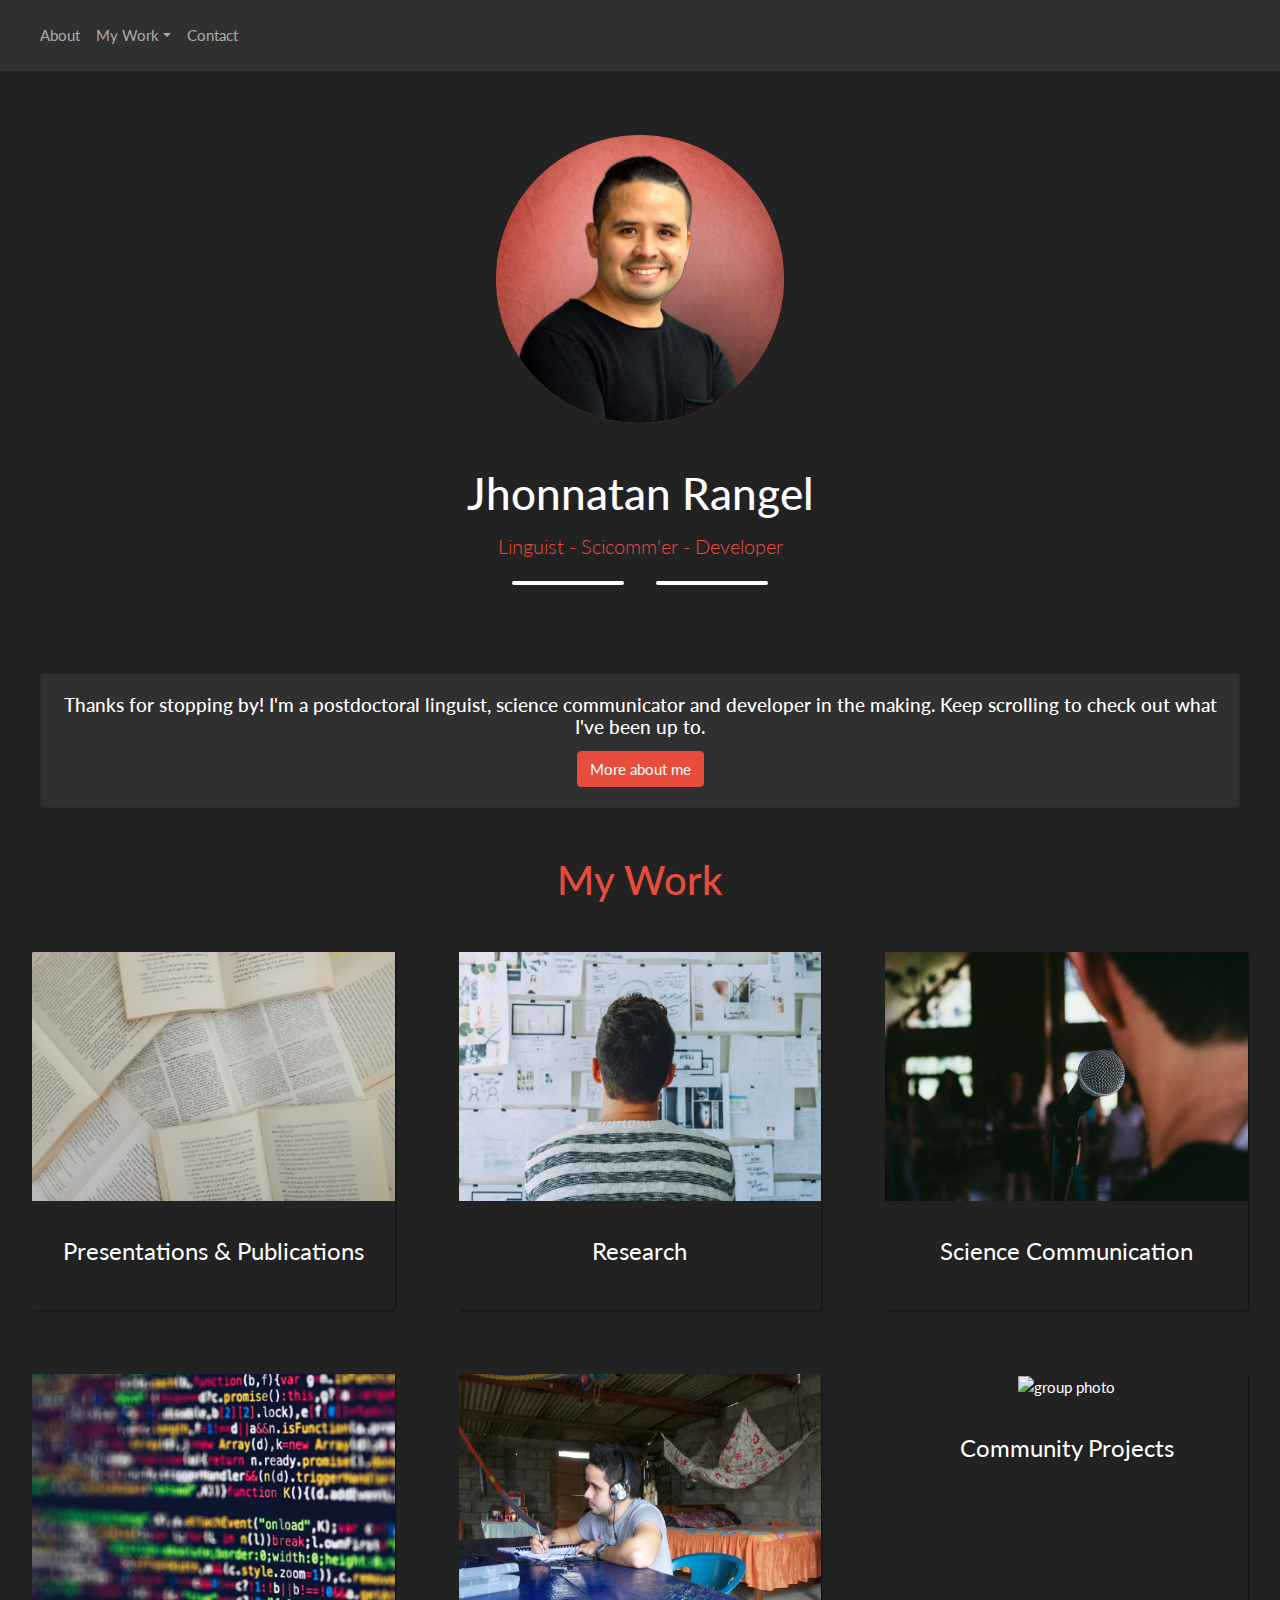
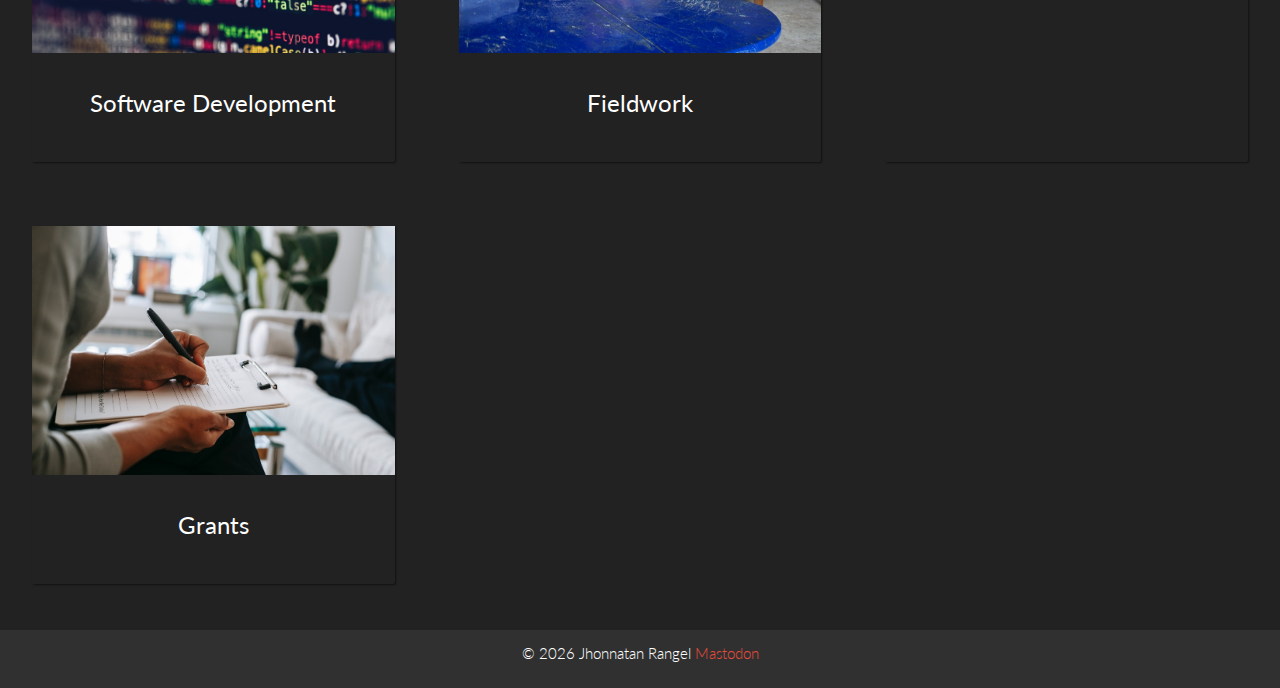
==== commit 7dfa0c8b: "add Mastodon link to footer" ====
--- a/index.html
+++ b/index.html
@@ -154,7 +154,7 @@
       <script type="text/javascript" src="https://www.freevisitorcounters.com/en/home/counter/782469/t/2"></script>
     </div>
     <p>
-      &copy; <span id="copyright-year">2021</span> Jhonnatan Rangel 
+      &copy; <span id="copyright-year">2021</span> Jhonnatan Rangel  <a rel="me" href="https://mstdn.social/@joran">Mastodon</a>
     </p>
 </div>
 </footer>
